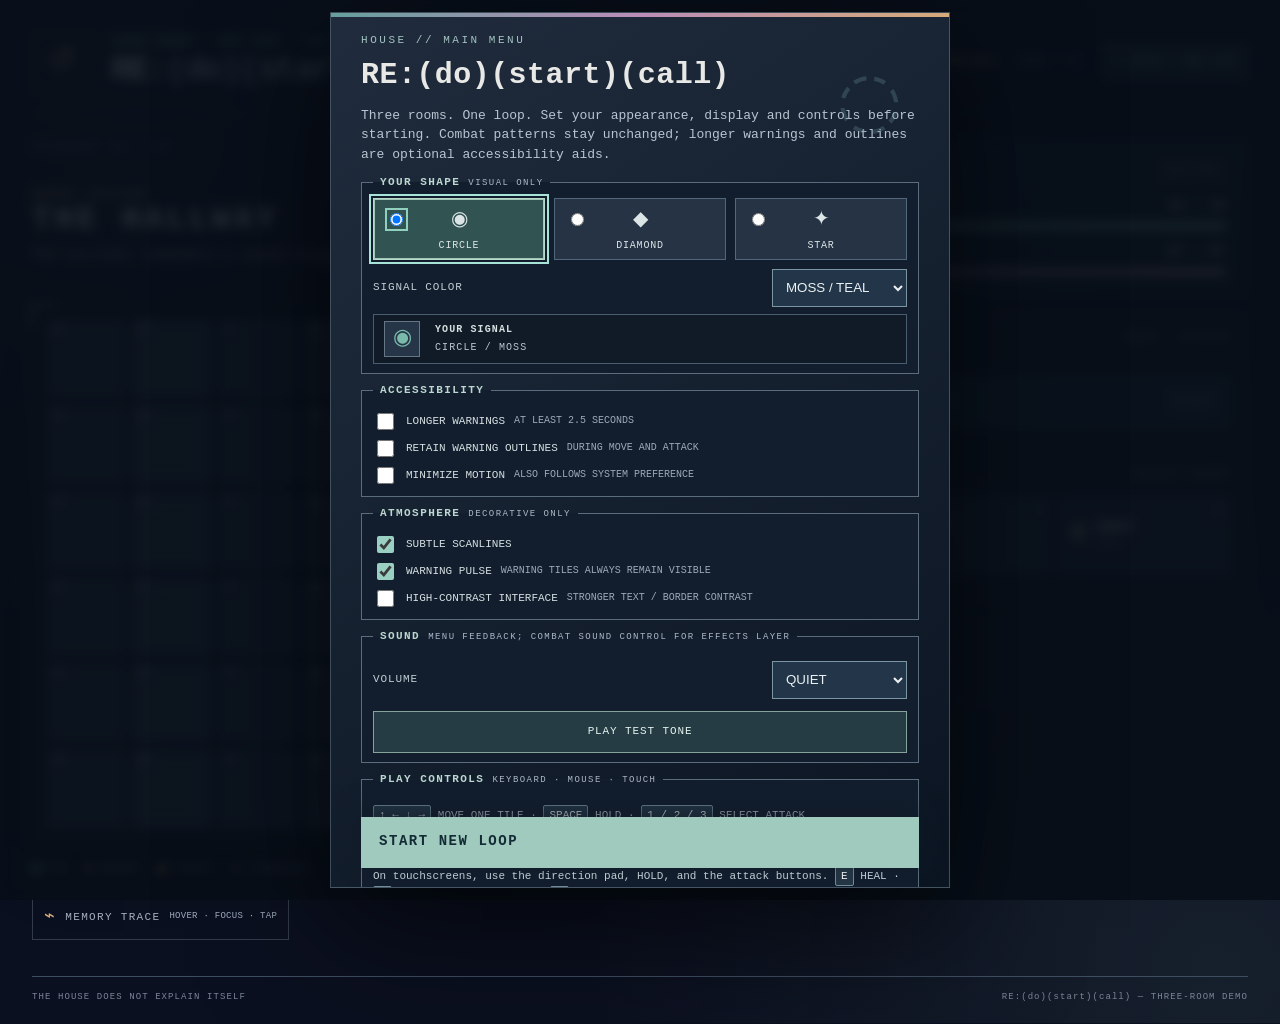
==== web/index.html @ 300f5de2 "Merge pull request #14 from arbiesantinocastillo90-hub/integration/v1-house-demo Integration v1: com" ====
<!doctype html>
<html lang="en">
<head>
  <meta charset="utf-8">
  <meta name="viewport" content="width=device-width, initial-scale=1">
  <meta name="theme-color" content="#0b1020">
  <meta name="description" content="RE:(do)(start)(call) — a 6x6 turn-based psychological roguelike demo.">
  <title>RE:(do)(start)(call) — Playable Demo</title>
  <link rel="stylesheet" href="style.css">
</head>
<body data-visual="circle">
  <div class="scanlines" aria-hidden="true"></div>
  <div class="shell">
    <header class="masthead">
      <div class="mast-brand">
        <div class="brand-icon" aria-hidden="true">↺</div>
        <div><div class="eyebrow">THREE ROOMS · ONE LOOP · SIX BY SIX</div><h1>RE:<span>(do)</span><span>(start)</span><em>(call)</em></h1></div>
      </div>
      <div class="top-meta">
        <span class="status-led" aria-hidden="true"></span>
        <span>MEMORY CHANNEL / <strong>UNSTABLE</strong></span>
        <span class="version">DEMO / 01</span>
        <button type="button" id="setup-btn" class="mast-action">↺ SETUP / NEW LOOP</button>
      </div>
    </header>
    <main class="layout">
      <section class="play-column" aria-label="Combat board">
        <div class="chapter-label"><span class="mini-label">FRAGMENT <span id="fragment">01</span> / 03</span><span class="tiny-arrow" aria-hidden="true">◁ ▷</span></div>
        <div class="arena-head">
          <div><div class="eyebrow warm">MEMORY LOCATION</div><h2 id="room-name">THE HALLWAY</h2></div>
          <div class="round-tag" id="round-num">TURN 01</div>
        </div>
        <p id="room-line" class="room-line">The corridor remembers a sound dragged across the floor.</p>
        <div class="board-frame">
          <div class="corner corner-tl" aria-hidden="true"></div><div class="corner corner-br" aria-hidden="true"></div>
          <div id="board" class="board" role="group" tabindex="-1" aria-label="6 by 6 tactical board. Arrow keys move. After moving, arrow keys focus a target and Enter attacks."></div>
        </div>
        <div class="board-legend" aria-label="Board symbols">
          <span><i class="leg-player"></i>YOU</span><span><i class="leg-enemy"></i>MEMORY</span>
          <span><i class="leg-warn"></i>THREAT</span><span><i class="leg-hazard"></i>LINGERING</span>
        </div>
        <section class="clue-zone" id="clue-zone" aria-label="Optional memory notes">
          <button type="button" id="clue-trigger" class="clue-trigger" aria-expanded="false" aria-controls="clue-panel">
            <span aria-hidden="true">⌁</span> MEMORY TRACE <small>HOVER · FOCUS · TAP</small>
          </button>
          <div id="clue-panel" class="clue-panel" hidden>
            <h3>FRAGMENTS OF STATIC <small>OPTIONAL / MAY REVEAL PATTERNS</small></h3>
            <p id="room-hint" class="clue-hint"></p>
            <p id="instruction" class="clue-instruction"></p>
            <p id="narrative" class="clue-narrative"></p>
            <ul id="log" class="log-items"></ul>
            <p class="keyboard-hint">MOVE: ARROWS / NEIGHBOR CLICK · HOLD: SPACE · ATTACK: 1 / 2 / 3 TO CHOOSE; ARROWS TO AIM, ENTER / SPACE TO STRIKE · COMFORT: E · FREEZE: F · SETUP: R.</p>
          </div>
        </section>
      </section>
      <aside class="control-column" aria-label="Live combat controls">
        <section class="top-card" aria-label="Current status and health">
          <div class="pill-row"><span class="pill">STATUS / LIVE</span><span id="phase-pill" class="pill pill-amber">WAITING</span></div>
          <div class="health-grid">
            <div><div class="health-top"><span>YOU / BREATH</span><strong id="player-hp">14 / 14</strong></div><div class="health-track"><div class="health-fill" id="player-health-bar"></div></div></div>
            <div><div class="health-top"><span id="enemy-label">RUSTED PIPE</span><strong id="enemy-hp">07 / 07</strong></div><div class="health-track enemy-track"><div class="health-fill enemy-fill" id="enemy-health-bar"></div></div></div>
          </div>
        </section>
        <section class="control-card" aria-label="Movement and attacks">
          <div class="card-heading"><span>01 / MOVE</span><span id="choice-step" class="step-number">MOVE → ATTACK</span></div>
          <div class="move-row">
            <div class="move-pad" role="group" aria-label="Move one cardinal tile">
              <button type="button" class="step-btn" data-step="up" aria-label="Move up">↑</button>
              <button type="button" class="step-btn" data-step="left" aria-label="Move left">←</button>
              <button type="button" class="step-btn" data-step="down" aria-label="Move down">↓</button>
              <button type="button" class="step-btn" data-step="right" aria-label="Move right">→</button>
            </div>
            <button type="button" id="hold-btn" class="secondary-btn">HOLD POSITION <kbd>SPACE</kbd></button>
          </div>
          <div class="card-heading attack-heading"><span>02 / ATTACK</span><span class="step-number">SELECT SHAPE</span></div>
          <div class="attack-buttons">
            <button type="button" data-attack="Jab" class="attack-choice"><span class="attack-symbol" aria-hidden="true">·</span><span>JAB<small>1 TILE</small></span><b>1</b></button>
            <button type="button" data-attack="Sweep" class="attack-choice"><span class="attack-symbol" aria-hidden="true">━</span><span>SWEEP<small>LINE</small></span><b>2</b></button>
            <button type="button" data-attack="Burst" class="attack-choice"><span class="attack-symbol" aria-hidden="true">✛</span><span>BURST<small>PLUS</small></span><b>3</b></button>
          </div>
          <div class="move-actions">
            <button type="button" id="comfort-btn" class="secondary-btn" hidden>COMFORT / HEAL <kbd>E</kbd></button>
            <button type="button" id="freeze-btn" class="secondary-btn" hidden>FREEZE / BLOCK <kbd>F</kbd></button>
          </div>
        </section>
        <section class="coping-card" aria-label="Equipped coping modifiers">
          <div class="card-heading">03 / CARRIED MECHANISMS</div>
          <div class="mod-list" id="mod-list"><span class="muted">NONE</span></div>
        </section>
      </aside>
    </main>
    <footer><span>THE HOUSE DOES NOT EXPLAIN ITSELF</span><span>RE:(do)(start)(call) — THREE-ROOM DEMO</span></footer>
  </div>
  <div id="screenreader-status" class="sr-only" role="status" aria-live="polite" aria-atomic="true"></div>
  <div id="modal" class="modal-backdrop" role="dialog" aria-modal="true" aria-labelledby="modal-title" aria-describedby="modal-text">
    <div class="modal-panel">
      <div class="modal-eyebrow" id="modal-kicker">HOUSE // PREPARE</div>
      <div class="modal-glitch" aria-hidden="true">◌</div>
      <h2 id="modal-title">RE:(do)(start)(call)</h2>
      <p id="modal-text">Three rooms. One loop. Customize your signal, then open the door.</p>
      <form id="setup-options" class="setup-options">
        <fieldset>
          <legend>YOUR SHAPE <small>VISUAL ONLY</small></legend>
          <div class="shape-options">
            <label><input type="radio" name="avatar-shape" value="circle" checked><span>◉ <small>CIRCLE</small></span></label>
            <label><input type="radio" name="avatar-shape" value="diamond"><span>◆ <small>DIAMOND</small></span></label>
            <label><input type="radio" name="avatar-shape" value="star"><span>✦ <small>STAR</small></span></label>
          </div>
          <label class="setup-select" for="avatar-tint">SIGNAL COLOR
            <select id="avatar-tint"><option value="teal">MOSS / TEAL</option><option value="amber">LAMP / AMBER</option><option value="lilac">DUSK / LILAC</option></select>
          </label>
          <div id="avatar-preview" class="avatar-preview" role="img" aria-label="Character preview: circle in moss teal">
            <span id="avatar-preview-glyph" class="avatar-preview-glyph" aria-hidden="true">◉</span>
            <span><strong>YOUR SIGNAL</strong><small id="avatar-preview-copy">CIRCLE / MOSS</small></span>
          </div>
        </fieldset>
        <fieldset>
          <legend>ACCESSIBILITY</legend>
          <label class="setup-check"><input id="slow-tells" type="checkbox"> LONGER WARNINGS <small>AT LEAST 2.5 SECONDS</small></label>
          <label class="setup-check"><input id="persist-tells" type="checkbox"> RETAIN WARNING OUTLINES <small>DURING MOVE AND ATTACK</small></label>
          <label class="setup-check"><input id="reduce-motion" type="checkbox"> MINIMIZE MOTION <small>ALSO FOLLOWS SYSTEM PREFERENCE</small></label>
        </fieldset>
        <fieldset>
          <legend>ATMOSPHERE <small>DECORATIVE ONLY</small></legend>
          <label class="setup-check"><input id="effect-scanlines" type="checkbox" checked> SUBTLE SCANLINES</label>
          <label class="setup-check"><input id="effect-pulse" type="checkbox" checked> WARNING PULSE <small>WARNING TILES ALWAYS REMAIN VISIBLE</small></label>
          <label class="setup-check"><input id="high-contrast" type="checkbox"> HIGH-CONTRAST INTERFACE <small>STRONGER TEXT / BORDER CONTRAST</small></label>
        </fieldset>
        <fieldset>
          <legend>SOUND <small>MENU FEEDBACK; COMBAT SOUND CONTROL FOR EFFECTS LAYER</small></legend>
          <label class="setup-select" for="sound-level">VOLUME
            <select id="sound-level">
              <option value="off">OFF / SILENCE</option>
              <option value="quiet" selected>QUIET</option>
              <option value="full">FULL</option>
            </select>
          </label>
          <button type="button" id="sound-test" class="setup-test-btn">PLAY TEST TONE</button>
        </fieldset>
        <fieldset class="setup-controls">
          <legend>PLAY CONTROLS <small>KEYBOARD · MOUSE · TOUCH</small></legend>
          <p><kbd>↑ ← ↓ →</kbd> MOVE ONE TILE · <kbd>SPACE</kbd> HOLD · <kbd>1 / 2 / 3</kbd> SELECT ATTACK</p>
          <p>After moving, <kbd>ARROWS + ENTER</kbd> to target and strike, or tap / click a tile.</p>
          <p>On touchscreens, use the direction pad, HOLD, and the attack buttons. <kbd>E</kbd> HEAL · <kbd>F</kbd> FREEZE when equipped · <kbd>R</kbd> NEW LOOP.</p>
        </fieldset>
      </form>
      <div id="modal-choices"></div>
      <button type="button" id="modal-primary" class="primary-btn">START NEW LOOP <span aria-hidden="true">→</span></button>
      <div class="modal-footer">IT IS OKAY TO START AGAIN.</div>
    </div>
  </div>
  <script src="engine.js"></script>
  <script src="preferences.js"></script>
  <script src="app.js"></script>
</body>
</html>
---- web/style.css ----
:root{--bg:#0b1020;--panel:#131c2b;--panel2:#182232;--line:#344054;--muted:#8490a4;--text:#e8e9e6;--warm:#d9ad7d;--danger:#edac66;--teal:#91cfbe;--pink:#b789b9;--square:70px;--mono:ui-monospace,SFMono-Regular,Consolas,'Liberation Mono',monospace}
*{box-sizing:border-box}html{background:var(--bg);color:var(--text)}body{margin:0;font:14px/1.55 var(--mono);min-height:100vh;background:radial-gradient(circle at 11% 13%,#29324877 0,transparent 35%),radial-gradient(circle at 95% 95%,#34484c44 0,transparent 40%),#0b1020}button,input{font:inherit}button{cursor:pointer;transition:filter .12s,transform .12s,border-color .12s}button:hover:not(:disabled){filter:brightness(1.13)}button:focus-visible,input:focus-visible{outline:2px solid var(--teal);outline-offset:3px}button:disabled{cursor:not-allowed;opacity:.45}.scanlines{pointer-events:none;position:fixed;inset:0;opacity:.08;z-index:5;background:repeating-linear-gradient(180deg,transparent 0,transparent 3px,#111 4px,#000 5px)}.shell{max-width:1400px;margin:auto;padding:32px 32px 18px}.masthead{display:flex;justify-content:space-between;align-items:center;border-bottom:1px solid #48536985;padding-bottom:22px;gap:25px}.mast-brand{display:flex;align-items:center;gap:20px}.brand-icon{border:1px solid #9da8ae44;font-size:32px;color:var(--warm);width:59px;height:59px;display:grid;place-items:center}.eyebrow{letter-spacing:.17em;color:var(--teal);font-size:10px;font-weight:700}.eyebrow.warm{color:var(--warm)}h1{font-family:var(--mono);margin:3px 0 0;font-size:clamp(20px,3vw,34px);line-height:1.1;font-weight:800;letter-spacing:-.06em}h1 span{color:#afbbce}h1 em{color:var(--teal);font-style:normal}.top-meta{display:flex;gap:12px;align-items:center;color:#a1a6b3;font-size:10px;letter-spacing:.08em}.top-meta strong{color:var(--warm)}.status-led{width:7px;height:7px;border-radius:50%;background:var(--warm);box-shadow:0 0 14px var(--warm)}.version{border:1px solid var(--line);padding:5px 9px}.layout{display:grid;grid-template-columns:minmax(490px,1.1fr) minmax(365px,1fr);gap:32px;margin-top:25px}.chapter-label{display:flex;justify-content:space-between;color:#9daabc;font-size:11px;letter-spacing:.2em}.tiny-arrow{font-size:18px;color:#698b94}.arena-head{display:flex;justify-content:space-between;align-items:end;gap:18px;margin:20px 0 6px}h2{margin:0;font-size:clamp(22px,3vw,32px);line-height:1.15;letter-spacing:.1em;font-weight:800}.round-tag{border:1px solid var(--line);color:#c2b2a0;padding:6px 12px;font-size:10px;white-space:nowrap}.room-line{min-height:42px;color:#bac0ca;margin:6px 0 18px;font-size:13px}.board-frame{padding:13px;border:1px solid #53647799;background:#0b131f;position:relative;box-shadow:0 20px 60px #0004;max-width:540px}.board-frame:before{content:'';position:absolute;inset:-4px;border:1px solid #34455844;pointer-events:none}.corner{position:absolute;border-color:#c7a47b;border-style:solid;width:24px;height:24px;z-index:2}.corner-tl{top:-2px;left:-2px;border-width:2px 0 0 2px}.corner-br{bottom:-2px;right:-2px;border-width:0 2px 2px 0}.board{display:grid;grid-template-columns:repeat(6,minmax(0,1fr));gap:6px;max-width:510px;aspect-ratio:1}.cell{position:relative;display:grid;place-items:center;padding:0;border:1px solid #6170831f;background:#293549;min-width:0;min-height:0;color:#f2f2f0;overflow:hidden;transition:background .12s,transform .12s}.cell:nth-child(even){background:#334156}.cell:before{content:'';position:absolute;inset:4px;border:1px solid #90a0af17;pointer-events:none}.cell:hover:not(:disabled){border-color:#cfc3ae}.cell .coord{position:absolute;left:5px;top:2px;font-size:8px;color:#9cabb977}.cell .symbol{font-size:21px;font-weight:800;z-index:1}.cell .name{position:absolute;bottom:6px;font-size:8px;letter-spacing:.09em;z-index:1}.cell.you{background:#79baaa!important;color:#132b2f!important;box-shadow:inset 0 0 0 2px #bdebd0}.cell.enemy{background:#785879!important;color:#fff2f8!important}.cell.telegraph{background:#e5a35b!important;color:#182034!important;animation:threatpulse .28s ease-in-out infinite alternate}.cell.ghost{box-shadow:inset 0 0 0 3px #e3ae6d88}.cell.danger-ground{background:#654345}.cell.player-ground{background:#3c565c}.cell.preview:not(.you):not(.enemy){box-shadow:inset 0 0 0 3px #cdd5d8;color:#f7eeee}.cell.safe-option:not(.you):not(.enemy){outline:2px solid #b3ddc477;outline-offset:-4px}.cell:disabled{opacity:1;cursor:default}@keyframes threatpulse{from{filter:brightness(.86)}to{filter:brightness(1.15)}}.board-legend{display:flex;gap:16px;flex-wrap:wrap;margin:17px 0;color:#9eaab9;font-size:9px;letter-spacing:.04em}.board-legend span{display:flex;align-items:center;gap:6px}.board-legend i{width:9px;height:9px;display:inline-block;background:#79baaa}.board-legend .leg-enemy{background:#785879}.board-legend .leg-warn{background:#e5a35b}.board-legend .leg-hazard{background:#654345}.narrative{display:flex;align-items:start;gap:13px;border-top:1px solid #5c677050;padding-top:16px;margin-top:18px;max-width:540px}.narrative p{margin:2px 0;color:#aab3c4;font-size:13px;font-style:italic;line-height:1.7}.narr-icon{font-size:32px;color:#ad957f;line-height:1}.control-column{display:flex;flex-direction:column;gap:13px}.top-card,.control-card,.coping-card,.log-card{border:1px solid #50607880;background:#141c2bba;padding:19px 21px}.top-card{background:linear-gradient(150deg,#172338,#101c28)}.pill-row,.health-top,.card-heading,.settings-row{display:flex;justify-content:space-between;align-items:center;gap:12px}.pill{font-size:10px;border:1px solid #537d88;color:#a8d8d0;letter-spacing:.13em;padding:3px 7px}.pill-amber{border-color:#a77b51;color:#ffcc95}.health-grid{display:flex;flex-direction:column;gap:13px;margin:21px 0 14px}.health-top{font-size:11px;color:#9ca9bc;letter-spacing:.05em}.health-top strong{font-size:13px;color:#e9e9ef}.health-track{height:6px;background:#273b3f;overflow:hidden;margin-top:7px}.health-fill{height:100%;background:linear-gradient(90deg,#4e9697,#a4d6bd);transition:width .25s}.enemy-track{background:#382c43}.enemy-fill{background:linear-gradient(90deg,#765375,#d3a5c1)}.instruction{color:#d5baa0;min-height:44px;font-size:12px;margin:0}.card-heading{color:#a5b2c1;font-size:10px;letter-spacing:.12em;margin-bottom:14px}.step-number{color:#c4ab8c}.attack-buttons{display:grid;grid-template-columns:repeat(3,1fr);gap:8px}.attack-choice{display:flex;position:relative;align-items:center;gap:9px;border:1px solid #445269;background:#243044;color:#ecedef;min-height:76px;padding:10px 8px;text-align:left;font-size:12px;font-weight:700}.attack-choice.active{border-color:#adc9bf;background:#2b4a4d;color:#d7fbef}.attack-symbol{font-size:24px;color:#cfaf91}.attack-choice small{display:block;font-size:9px;color:#a1abbc;font-weight:400}.attack-choice b{position:absolute;right:6px;top:4px;color:#8f99a8;font-size:10px}.move-actions{display:flex;flex-direction:column;gap:7px;margin-top:13px}.secondary-btn{display:flex;justify-content:space-between;border:1px solid #3d5363;background:#1a2e3d;color:#c2d6d8;min-height:38px;align-items:center;padding:0 11px;text-align:left;font-size:11px;letter-spacing:.07em}.secondary-btn[hidden]{display:none}.secondary-btn kbd{border:1px solid #687786;padding:1px 5px;color:#bcd1d7}.keyboard-hint{font-size:10px;color:#8c9ab0;line-height:1.8;margin-top:13px}.keyboard-hint strong{color:#c3d1d6}.coping-card,.log-card{padding:14px 20px}.mod-list{display:flex;flex-wrap:wrap;gap:6px;min-height:28px}.mod-chip{border:1px solid #688f92;color:#c2dfd2;padding:3px 8px;font-size:10px}.muted{color:#8596a8;font-size:11px}.log-items{list-style:none;padding:0;margin:0;display:flex;flex-direction:column;gap:9px;min-height:104px}.log-items li{position:relative;color:#b1bacc;font-size:11px;padding-left:14px;line-height:1.5}.log-items li:before{content:'▸';position:absolute;left:0;color:#c6a782}.log-items li:last-child{color:#e1d8bd}.settings-row{gap:12px;align-items:flex-start;flex-wrap:wrap;color:#9fa9bc;font-size:10px;line-height:1.3;padding:6px 2px}.settings-row label{display:flex;gap:6px;align-items:center;cursor:pointer}.settings-row label span{color:#728092}.settings-row input{accent-color:#8dbbb4}.settings-row button{background:transparent;border:1px solid #577078;color:#ced3d7;padding:7px 12px;font-size:10px}footer{border-top:1px solid #3e4e62;margin-top:30px;padding-top:14px;display:flex;justify-content:space-between;gap:12px;flex-wrap:wrap;font-size:9px;color:#7c8698;letter-spacing:.12em}.modal-backdrop{position:fixed;inset:0;background:#080e18dc;display:flex;align-items:center;justify-content:center;z-index:30;padding:18px;backdrop-filter:blur(6px)}.modal-backdrop[hidden]{display:none}.modal-panel{position:relative;border:1px solid #70818b80;background:linear-gradient(145deg,#202c3d,#0b1522);width:min(620px,100%);max-height:94vh;overflow:auto;padding:36px 42px;box-shadow:0 40px 120px #0009}.modal-panel:before{content:'';position:absolute;top:0;left:0;right:0;height:4px;background:linear-gradient(90deg,#669f9e,#bb8db8,#d6aa79)}.modal-eyebrow{font-size:11px;letter-spacing:.23em;color:#a3c3c1}.modal-glitch{position:absolute;right:47px;top:34px;font-size:76px;color:#6e98a347;transform:rotate(-20deg)}.modal-panel h2{font-size:37px;margin:21px 0 15px;line-height:1.15;letter-spacing:.015em}.modal-panel p{color:#b9c5d1;font-size:13px;line-height:1.85;margin-bottom:23px}.modal-panel p strong{color:#eac59e}.primary-btn{display:flex;justify-content:space-between;align-items:center;background:#a0cabe;color:#122b34;border:0;min-height:51px;width:100%;padding:0 18px;font-weight:800;letter-spacing:.11em}.primary-btn span{font-size:24px}.modal-footer{text-align:center;margin-top:19px;font-size:10px;color:#8296a8;letter-spacing:.16em}.reward-options{display:grid;gap:10px;margin:20px 0}.reward{padding:14px;border:1px solid #51767b;background:#172d34;color:#d8e2e4;text-align:left}.reward:hover{background:#274749}.reward strong{font-size:16px;display:block}.reward span{display:block;margin-top:5px;font-size:12px;color:#8fcbbb}.reward small{display:block;margin-top:4px;font-size:11px;color:#d9b1ad}@media(max-width:1050px){.layout{grid-template-columns:1fr;max-width:670px;margin-left:auto;margin-right:auto}.shell{padding:19px}.board-frame{margin:auto}.board-legend,.narrative{max-width:540px;margin-left:auto;margin-right:auto}.masthead{max-width:670px;margin:auto}.top-meta .version{display:none}}@media(max-width:560px){.board{gap:4px}.board-frame{padding:6px}.mast-brand{gap:8px}.brand-icon{width:39px;height:39px;font-size:23px}.shell{padding:12px}.top-meta{display:none}.cell .symbol{font-size:17px}.cell .name{font-size:7px}.control-card,.top-card{padding:13px}.attack-choice{gap:5px;padding:7px 5px;min-height:64px}.modal-panel{padding:28px 21px}.modal-panel h2{font-size:29px}.board-legend{gap:8px;font-size:8px}}

/* Ensure warnings remain visible even when the threatened tile is occupied. */
.cell.you.telegraph,.cell.enemy.telegraph{background:#e5a35b!important;color:#142432!important;box-shadow:inset 0 0 0 3px #ffdd9f!important}

/* Agent C: projector legibility, accessible target feedback and non-color-only warnings. */
.board:focus-visible{outline:3px solid var(--teal);outline-offset:5px}
.cell .coord{font-size:10px;color:#c4d0df}
.cell .name{font-size:10px;letter-spacing:.03em}
.board-legend{font-size:11px;color:#c4cfdd}
.room-line{font-size:14px}
.cell.move-option:not(.you):not(.enemy){outline:2px solid #8cbecd;outline-offset:-4px}
.cell:focus-visible{outline:3px solid #e8eef2;outline-offset:-4px;z-index:3}
.cell.you.telegraph::after,.cell.enemy.telegraph::after,.cell.you.ghost::after,.cell.enemy.ghost::after{content:"!";position:absolute;right:2px;top:1px;z-index:4;font-size:14px;font-weight:900;color:#fff5d6;background:#6b3430;border:1px solid #ffdd9f;padding:0 4px;line-height:1.2;pointer-events:none}
.cell.you.ghost{box-shadow:inset 0 0 0 3px #e3ae6d,inset 0 0 0 6px #bdebd0}
.cell.ghost.move-option{outline:2px solid #e3ae6d;outline-offset:-4px}
.cell.danger-ground:not(.telegraph):not(.you):not(.enemy){background:repeating-linear-gradient(135deg,#654345 0 8px,#815351 8px 11px)}
.cell.player-ground:not(.telegraph):not(.you):not(.enemy){background:repeating-linear-gradient(45deg,#3c565c 0 8px,#56818a 8px 11px)}
@media (max-width:560px){.cell .coord{font-size:9px}.cell .name{font-size:8px}.board-legend{font-size:10px}}
@media (prefers-reduced-motion:reduce){.cell.telegraph{animation:none}.cell,button{transition:none}}
.cell.you .coord,.cell.telegraph .coord{color:#172330}
.cell.enemy:not(.telegraph) .coord{color:#fff1f6}
.card-heading{font-size:11px}
.instruction{font-size:13px}


/* Agent C: quiet live interface. Optional tactical text never occupies the right rail. */
:root{--avatar-fill:#79baaa}
.cell.you{background:var(--avatar-fill)!important}
.cell.you.telegraph{background:#e5a35b!important}
.cell .symbol{font-size:clamp(20px,2.1vw,26px)}
.clue-zone{margin:12px 0 6px;max-width:540px;position:relative}
.clue-trigger{display:inline-flex;gap:9px;align-items:center;padding:8px 11px;background:transparent;border:1px solid #58657782;color:#a6b1bd;font-size:11px;letter-spacing:.12em;min-height:40px}
.clue-trigger>span{font-size:18px;color:var(--warm)}
.clue-trigger small{font-size:9px;color:#9facbc;letter-spacing:.03em}
.clue-trigger:hover,.clue-trigger:focus-visible,.clue-trigger[aria-expanded="true"]{background:#202d3e;border-color:#91bcb2;color:#ecf4f1}
.clue-panel{margin-top:9px;padding:17px 18px;border:1px solid #526479;background:linear-gradient(145deg,#1a2734,#101a29);box-shadow:0 16px 30px #0004;max-height:38vh;overflow:auto}
.clue-panel[hidden],.setup-options[hidden]{display:none}
.clue-panel h3{margin:0 0 10px;font-size:12px;letter-spacing:.14em;color:#d7e5de}
.clue-panel h3 small{display:block;font-size:9px;letter-spacing:.05em;color:#b9a78e;font-weight:400;margin-top:3px}
.clue-hint,.clue-instruction{color:#d3c6b7;font-size:12px;margin:6px 0 10px;line-height:1.65}
.clue-narrative{border-left:2px solid #8bbcaf;margin:12px 0;padding:4px 0 4px 12px;color:#b3c2c7;font-size:12px;font-style:italic}
.clue-panel .log-items{min-height:0;border-top:1px solid #40546a;margin-top:13px;padding-top:13px}
.clue-panel .log-items li{font-size:11px}
.clue-panel .keyboard-hint{margin-top:13px;padding-top:12px;border-top:1px solid #35495c;color:#b3c4d1;font-size:11px}
.health-grid{margin:13px 0 2px}
.control-card{padding:18px}
.move-row{display:flex;align-items:center;gap:15px}
.move-pad{display:grid;grid-template-columns:repeat(3,40px);grid-template-rows:repeat(2,40px);gap:4px;flex:none}
.step-btn{border:1px solid #546879;background:#263749;color:#ecf4f2;font-size:20px;min-width:40px;min-height:40px;line-height:1}
.step-btn[data-step="up"]{grid-column:2;grid-row:1}
.step-btn[data-step="left"]{grid-column:1;grid-row:2}
.step-btn[data-step="down"]{grid-column:2;grid-row:2}
.step-btn[data-step="right"]{grid-column:3;grid-row:2}
.move-row .secondary-btn{flex:1;min-width:0;min-height:48px;gap:10px}
.attack-heading{margin-top:22px}
.mod-list{min-height:23px}
.mast-action{background:#1a2734;border:1px solid #657d8a;color:#c9e0d9;padding:7px 10px;white-space:nowrap;font-size:10px;letter-spacing:.07em;min-height:36px}
.mast-action:hover{background:#263b4a}
.setup-options{display:grid;gap:14px;margin:18px 0 21px}
.setup-options fieldset{margin:0;min-width:0;border:1px solid #5b6c7c;background:#121e2d;padding:12px 15px 15px}
.setup-options legend{padding:0 7px;font-size:11px;letter-spacing:.13em;color:#bbd7cf;font-weight:700}
.setup-options legend small{font-size:9px;color:#aeb8c7;font-weight:400}
.shape-options{display:grid;grid-template-columns:repeat(3,minmax(0,1fr));gap:9px}
.shape-options label{position:relative;min-width:0}
.shape-options label>input{position:absolute;left:12px;top:12px}
.shape-options label>span{display:flex;flex-direction:column;align-items:center;gap:3px;background:#253344;border:1px solid #52677c;color:#dce5e6;padding:8px 3px 7px;font-size:23px;cursor:pointer}
.shape-options label>span small{font-size:10px;letter-spacing:.08em}
.shape-options input:checked+span{border-color:#b6d9c9;background:#315453;box-shadow:inset 0 0 0 1px #a2c6b8}
.shape-options input:focus-visible+span{outline:2px solid #a8e3d7;outline-offset:2px}
.setup-select{display:flex;align-items:center;justify-content:space-between;gap:10px;margin-top:15px;font-size:11px;letter-spacing:.08em;color:#becfd3}
.setup-select select{max-width:65%;background:#233548;color:#eaf1f2;border:1px solid #7b96a1;padding:7px 9px;min-height:38px}
.setup-check{display:flex;align-items:center;flex-wrap:wrap;gap:9px;margin-top:10px;color:#d5e0e2;font-size:11px;cursor:pointer;min-height:27px}
.setup-check small{color:#9caab8;font-size:10px}
.setup-check input{width:17px;height:17px;accent-color:#9ad0c1}
.no-scanlines .scanlines{display:none}
.no-pulse .cell.telegraph{animation:none}
.sr-only{position:absolute;width:1px;height:1px;overflow:hidden;clip:rect(0,0,0,0);white-space:nowrap;clip-path:inset(50%)}
@media(max-width:1050px){
  .layout{max-width:720px}
  .clue-zone{max-width:540px;margin-left:auto;margin-right:auto}
}
@media(max-width:700px){
  .masthead{align-items:start;flex-wrap:wrap;gap:12px}
  .top-meta{flex-wrap:wrap}
  .top-meta .status-led,.top-meta>span:not(.version){display:none}
  .move-row{gap:10px}
  .room-line{font-size:13px}
}
@media(max-width:560px){
  .top-meta{display:flex}
  .mast-action{font-size:10px}
  .move-pad{grid-template-columns:repeat(3,42px);grid-template-rows:repeat(2,42px)}
  .step-btn{min-width:42px;min-height:42px}
  .clue-trigger small{font-size:8px}
  .modal-panel{padding:22px 17px}
  .shape-options{gap:5px}
  .setup-options fieldset{padding:10px 11px}
  .setup-select{align-items:stretch;flex-direction:column}
  .setup-select select{max-width:100%}
}
@media(prefers-reduced-motion:reduce){
  .cell.telegraph{animation:none!important}
  .scanlines{display:none}
  button,.cell{transition:none!important}
}


/* Agent F: pre-game release menu and preference accessibility. No in-game effects added here. */
.modal-panel h2{overflow-wrap:anywhere;font-size:clamp(23px,3.1vw,37px)}
.avatar-preview{display:flex;align-items:center;gap:15px;padding:9px 13px;margin-top:12px;background:#101b27;border:1px solid #485d6e}
.avatar-preview-glyph{display:grid;place-items:center;width:42px;height:42px;border:1px solid #657684;background:#263548;font-size:25px;color:var(--avatar-fill)}
.avatar-preview strong,.avatar-preview small{display:block;font-size:10px;letter-spacing:.11em;color:#d4e1df}
.avatar-preview small{margin-top:3px;color:#b9c7d1}
.setup-test-btn{display:block;width:100%;text-align:center;margin-top:12px;background:#263c44;border:1px solid #85a39b;color:#e3f3ee;min-height:42px;font-size:11px;letter-spacing:.08em}
.setup-test-btn:disabled{opacity:.55;cursor:not-allowed}
.setup-controls p{margin:10px 0 0;font-size:11px;color:#cbd9df;line-height:1.75}
.setup-controls kbd{display:inline-block;border:1px solid #728e9a;background:#253746;padding:1px 5px;color:#fff;border-radius:2px;font:inherit}
.high-contrast{--muted:#c2d4df;--line:#849eb2;--teal:#c0f7ee;--text:#f8fcff}
.high-contrast .top-card,.high-contrast .control-card,.high-contrast .coping-card,.high-contrast .clue-panel{border-color:#a6bbc9}
.high-contrast .cell{border-color:#849eae}
.high-contrast .cell.ghost{box-shadow:inset 0 0 0 4px #ffe2a6}
.high-contrast .step-btn,.high-contrast .attack-choice{border-color:#94b3c2}
.user-reduced-motion .scanlines{display:none!important}
.user-reduced-motion .cell.telegraph{animation:none!important}
.user-reduced-motion .cell,.user-reduced-motion button,.user-reduced-motion .health-fill{transition:none!important}
@media(max-width:560px){
  .avatar-preview{padding:9px 11px}
  .avatar-preview-glyph{width:38px;height:38px;font-size:23px}
  .setup-controls p{font-size:10px}
}
@media(prefers-reduced-motion:reduce){
  .health-fill{transition:none!important}
}
@media(forced-colors:active){
  .cell.telegraph{outline:3px solid Highlight;outline-offset:-3px}
  .cell.you{outline:3px solid CanvasText;outline-offset:-4px}
}


/* Compact, scroll-safe release setup. Start remains reachable on 800px laptops. */
.modal-backdrop[data-view="setup"] .modal-panel{padding:19px 30px;max-height:calc(100dvh - 24px)}
.modal-backdrop[data-view="setup"] .modal-panel h2{font-size:30px;margin:9px 0 8px}
.modal-backdrop[data-view="setup"] .modal-panel p{line-height:1.5;margin-bottom:7px}
.modal-backdrop[data-view="setup"] .setup-options{gap:8px;margin:10px 0 11px}
.modal-backdrop[data-view="setup"] .setup-options fieldset{padding:7px 11px 9px}
.modal-backdrop[data-view="setup"] .shape-options label>span{padding:5px 3px;font-size:20px}
.modal-backdrop[data-view="setup"] .avatar-preview{margin-top:7px;padding:6px 10px}
.modal-backdrop[data-view="setup"] .avatar-preview-glyph{width:36px;height:36px;font-size:22px}
.modal-backdrop[data-view="setup"] .setup-select{margin-top:9px}
.modal-backdrop[data-view="setup"] .setup-check{margin-top:4px;min-height:23px}
.modal-backdrop[data-view="setup"] .modal-footer{margin-top:8px}
.modal-backdrop[data-view="setup"] #modal-primary{position:sticky;bottom:0;z-index:2;box-shadow:0 -8px 24px #101b27b8}
@media(max-width:560px){.modal-backdrop[data-view="setup"] .modal-panel{padding:18px 15px}}
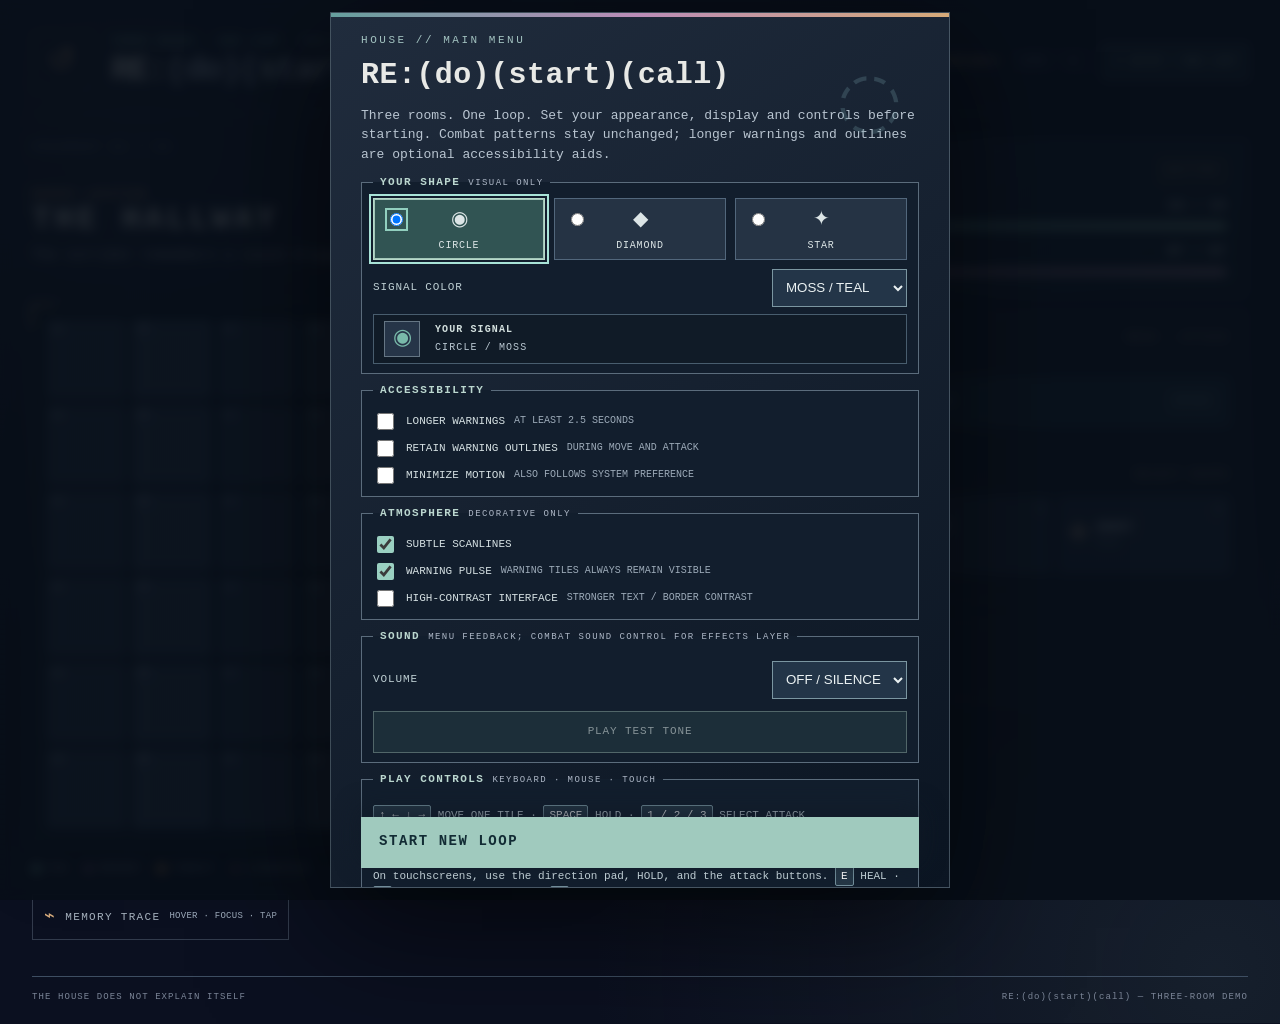
==== commit 327cffba: "feat(v1): compose deterministic combat feedback, optional audio and release quality gates" ====
--- a/web/index.html
+++ b/web/index.html
@@ -7,6 +7,7 @@
   <meta name="description" content="RE:(do)(start)(call) — a 6x6 turn-based psychological roguelike demo.">
   <title>RE:(do)(start)(call) — Playable Demo</title>
   <link rel="stylesheet" href="style.css">
+  <link rel="stylesheet" href="effects.css">
 </head>
 <body data-visual="circle">
   <div class="scanlines" aria-hidden="true"></div>
@@ -130,8 +131,8 @@
           <legend>SOUND <small>MENU FEEDBACK; COMBAT SOUND CONTROL FOR EFFECTS LAYER</small></legend>
           <label class="setup-select" for="sound-level">VOLUME
             <select id="sound-level">
-              <option value="off">OFF / SILENCE</option>
-              <option value="quiet" selected>QUIET</option>
+              <option value="off" selected>OFF / SILENCE</option>
+              <option value="quiet">QUIET</option>
               <option value="full">FULL</option>
             </select>
           </label>
@@ -151,6 +152,7 @@
   </div>
   <script src="engine.js"></script>
   <script src="preferences.js"></script>
+  <script src="effects.js"></script>
   <script src="app.js"></script>
 </body>
 </html>
--- a/web/effects.css
+++ b/web/effects.css
@@ -0,0 +1,49 @@
+/* Agent E — finite, observational in-game feedback. All combat cells
+   retain their engine-authored classes, colors, ARIA and hitboxes. */
+.board{position:relative}
+.redo-fx-layer{position:absolute;inset:0;pointer-events:none;z-index:2}
+.redo-fx-player{position:absolute;left:0;top:0;display:grid;place-items:center;z-index:2;
+  font-weight:900;font-size:clamp(19px,2vw,28px);line-height:1;
+  color:#112b31;text-shadow:0 1px #e3fcf1;
+  transform:translate3d(0,0,0);
+  transition:transform 170ms cubic-bezier(.22,.8,.32,1)}
+.redo-fx-player[hidden]{display:none}
+.redo-fx-player.redo-fx-no-glide{transition:none!important}
+.board .cell.you .symbol{visibility:hidden}
+.redo-fx-marks{position:absolute;inset:0;pointer-events:none}
+.redo-fx-mark{position:absolute;pointer-events:none;z-index:1;
+  border:2px solid #f0dfad;outline:1px solid #4c3c2a;
+  background:transparent;animation:redo-attack 145ms ease-out both}
+.redo-fx-attack-hit{border:3px solid #f4e2c0;box-shadow:inset 0 0 0 3px #ce8e6466}
+.redo-fx-strike{border:3px dashed #f0c49b;animation:redo-strike 180ms ease-out both}
+.health-track.redo-fx-hit{animation:redo-health 145ms ease-out 1}
+.board-frame.redo-fx-hit{animation:redo-frame-hit 145ms ease-out 1}
+.board-frame.redo-fx-room{animation:redo-room 260ms ease-out 1}
+/* Supersede older infinite telegraph animation: a strong static danger marker
+   always remains. If enabled, only a gentle one-shot halo is animated. */
+.cell.telegraph{animation:none!important;box-shadow:inset 0 0 0 3px #ffe2a3!important}
+.cell.telegraph.redo-warning-once{animation:redo-warn 620ms ease-out 1!important}
+.no-pulse .cell.telegraph.redo-warning-once{animation:none!important}
+@keyframes redo-warn{
+  0%{box-shadow:inset 0 0 0 3px #ffe2a3,0 0 0 0 #e9b879aa}
+  100%{box-shadow:inset 0 0 0 3px #ffe2a3,0 0 0 4px transparent}
+}
+@keyframes redo-attack{from{transform:scale(.82);opacity:.9}to{transform:scale(1);opacity:0}}
+@keyframes redo-strike{from{transform:scale(.92);opacity:1}to{transform:scale(1);opacity:0}}
+@keyframes redo-health{0%,100%{outline:0 solid transparent}45%{outline:3px solid #ffe0b1}}
+@keyframes redo-frame-hit{0%,100%{border-color:#53647799}50%{border-color:#f2c796}}
+@keyframes redo-room{0%{filter:brightness(.85)}100%{filter:brightness(1)}}
+.user-reduced-motion .redo-fx-player,
+.user-reduced-motion .redo-fx-mark,
+.user-reduced-motion .redo-fx-hit,
+.user-reduced-motion .redo-fx-room,
+.user-reduced-motion .cell.telegraph.redo-warning-once{
+  transition:none!important;animation:none!important}
+@media(prefers-reduced-motion:reduce){
+  .redo-fx-player,.redo-fx-mark,.redo-fx-hit,.redo-fx-room,
+  .cell.telegraph.redo-warning-once{transition:none!important;animation:none!important}
+}
+@media(forced-colors:active){
+  .cell.telegraph{outline:3px solid Highlight!important;outline-offset:-3px}
+  .redo-fx-mark{border-color:Highlight}
+}
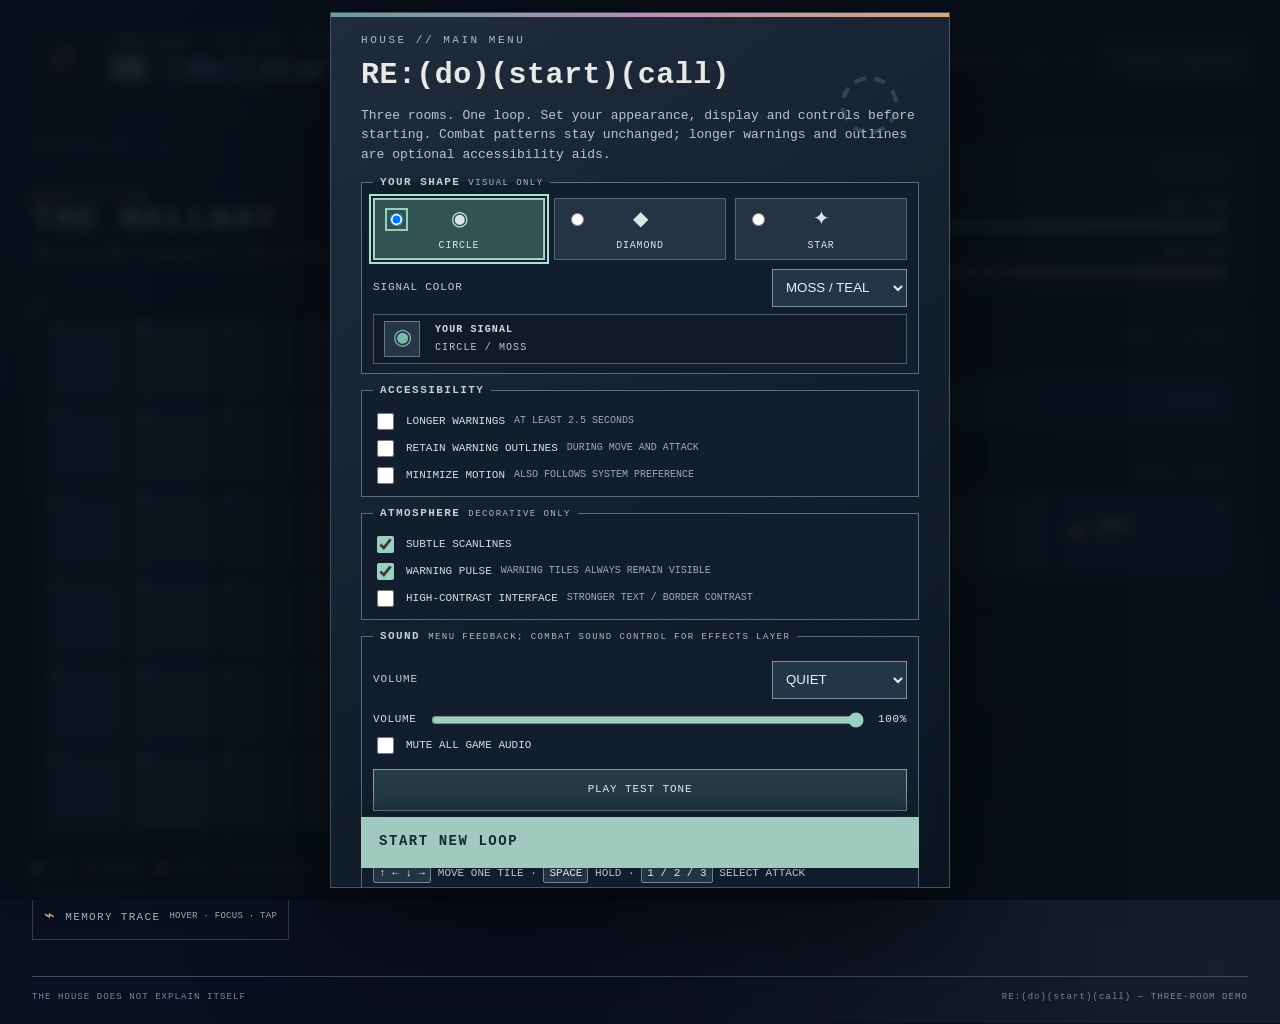
==== commit fc1afd00: "fix(web): safe run reset, accessible menu/help, saved volume/mute and browser regression tests" ====
--- a/web/index.html
+++ b/web/index.html
@@ -7,7 +7,6 @@
   <meta name="description" content="RE:(do)(start)(call) — a 6x6 turn-based psychological roguelike demo.">
   <title>RE:(do)(start)(call) — Playable Demo</title>
   <link rel="stylesheet" href="style.css">
-  <link rel="stylesheet" href="effects.css">
 </head>
 <body data-visual="circle">
   <div class="scanlines" aria-hidden="true"></div>
@@ -131,11 +130,16 @@
           <legend>SOUND <small>MENU FEEDBACK; COMBAT SOUND CONTROL FOR EFFECTS LAYER</small></legend>
           <label class="setup-select" for="sound-level">VOLUME
             <select id="sound-level">
-              <option value="off" selected>OFF / SILENCE</option>
-              <option value="quiet">QUIET</option>
+              <option value="off">OFF / SILENCE</option>
+              <option value="quiet" selected>QUIET</option>
               <option value="full">FULL</option>
             </select>
           </label>
+          <label class="setup-volume" for="sound-volume">VOLUME
+            <input id="sound-volume" type="range" min="0" max="100" step="5" value="100">
+            <output id="sound-volume-display" for="sound-volume">100%</output>
+          </label>
+          <label class="setup-check"><input id="mute-sound" type="checkbox"> MUTE ALL GAME AUDIO</label>
           <button type="button" id="sound-test" class="setup-test-btn">PLAY TEST TONE</button>
         </fieldset>
         <fieldset class="setup-controls">
@@ -144,15 +148,28 @@
           <p>After moving, <kbd>ARROWS + ENTER</kbd> to target and strike, or tap / click a tile.</p>
           <p>On touchscreens, use the direction pad, HOLD, and the attack buttons. <kbd>E</kbd> HEAL · <kbd>F</kbd> FREEZE when equipped · <kbd>R</kbd> NEW LOOP.</p>
         </fieldset>
+        <details id="menu-howto" class="menu-disclosure">
+          <summary>HOW TO PLAY <small>READ · REMEMBER · DECIDE</small></summary>
+          <p>Watch the amber warning cells. They disappear before your decision; the enemy strikes those exact cells after your move and attack. Move one cardinal tile or HOLD, then choose Jab, Sweep or Burst and select a target. Your attacks leave lingering marks.</p>
+          <p>Clear three rooms. After the first two, choose one of three modifiers; each has a benefit and a cost.</p>
+        </details>
+        <details id="menu-content" class="menu-disclosure">
+          <summary>CONTENT NOTICE <small>SYMBOLIC DISTRESS</small></summary>
+          <p>References childhood distress, fear, isolation and memories of abuse through non-graphic environments and sounds. There is no literal depiction of abuse. The three-room ending is a demo, not the complete story.</p>
+        </details>
+        <details id="menu-credits" class="menu-disclosure">
+          <summary>CREDITS <small>PROJECT INFORMATION</small></summary>
+          <p>RE:(do)(start)(call) — an in-development psychological tactical-memory game. Contributors and source history are available in the <a href="https://github.com/arbiesantinocastillo90-hub/RE-do-start-call" target="_blank" rel="noopener noreferrer">project repository</a>.</p>
+        </details>
       </form>
       <div id="modal-choices"></div>
+      <button type="button" id="modal-secondary" class="modal-secondary" hidden>KEEP PLAYING</button>
       <button type="button" id="modal-primary" class="primary-btn">START NEW LOOP <span aria-hidden="true">→</span></button>
       <div class="modal-footer">IT IS OKAY TO START AGAIN.</div>
     </div>
   </div>
   <script src="engine.js"></script>
   <script src="preferences.js"></script>
-  <script src="effects.js"></script>
   <script src="app.js"></script>
 </body>
 </html>
--- a/web/style.css
+++ b/web/style.css
@@ -153,3 +153,17 @@
 .modal-backdrop[data-view="setup"] .modal-footer{margin-top:8px}
 .modal-backdrop[data-view="setup"] #modal-primary{position:sticky;bottom:0;z-index:2;box-shadow:0 -8px 24px #101b27b8}
 @media(max-width:560px){.modal-backdrop[data-view="setup"] .modal-panel{padding:18px 15px}}
+
+/* Agent F: accessible menu disclosures, independent mute/volume and reset choice. */
+.setup-volume{display:flex;align-items:center;gap:12px;margin-top:11px;color:#d5e0e2;font-size:11px;letter-spacing:.06em}
+.setup-volume input{flex:1;min-width:55px;accent-color:#9ad0c1}
+.setup-volume output{min-width:4ch;text-align:right;color:#d3e7e3}
+.menu-disclosure{border:1px solid #5b6c7c;background:#121e2d;padding:8px 12px;color:#cedcda}
+.menu-disclosure summary{cursor:pointer;font-size:11px;letter-spacing:.1em;font-weight:700;min-height:24px}
+.menu-disclosure summary small{color:#aabac5;font-size:10px;font-weight:400}
+.menu-disclosure p{margin:9px 0 2px!important;color:#d1dce0!important;font-size:12px!important;line-height:1.65!important}
+.menu-disclosure a{color:#b1e6db}
+.menu-disclosure summary:focus-visible,.menu-disclosure a:focus-visible,.setup-select select:focus-visible,.setup-volume input:focus-visible{outline:3px solid #a7e9d8;outline-offset:3px}
+.modal-secondary{display:block;width:100%;margin:8px 0 12px;min-height:46px;background:transparent;border:1px solid #b6cbd1;color:#ebf5f5;letter-spacing:.12em;font-weight:700}
+.modal-secondary[hidden],#modal-primary[hidden]{display:none!important}
+@media(max-width:560px){.setup-volume{gap:7px}.menu-disclosure{padding:9px}}
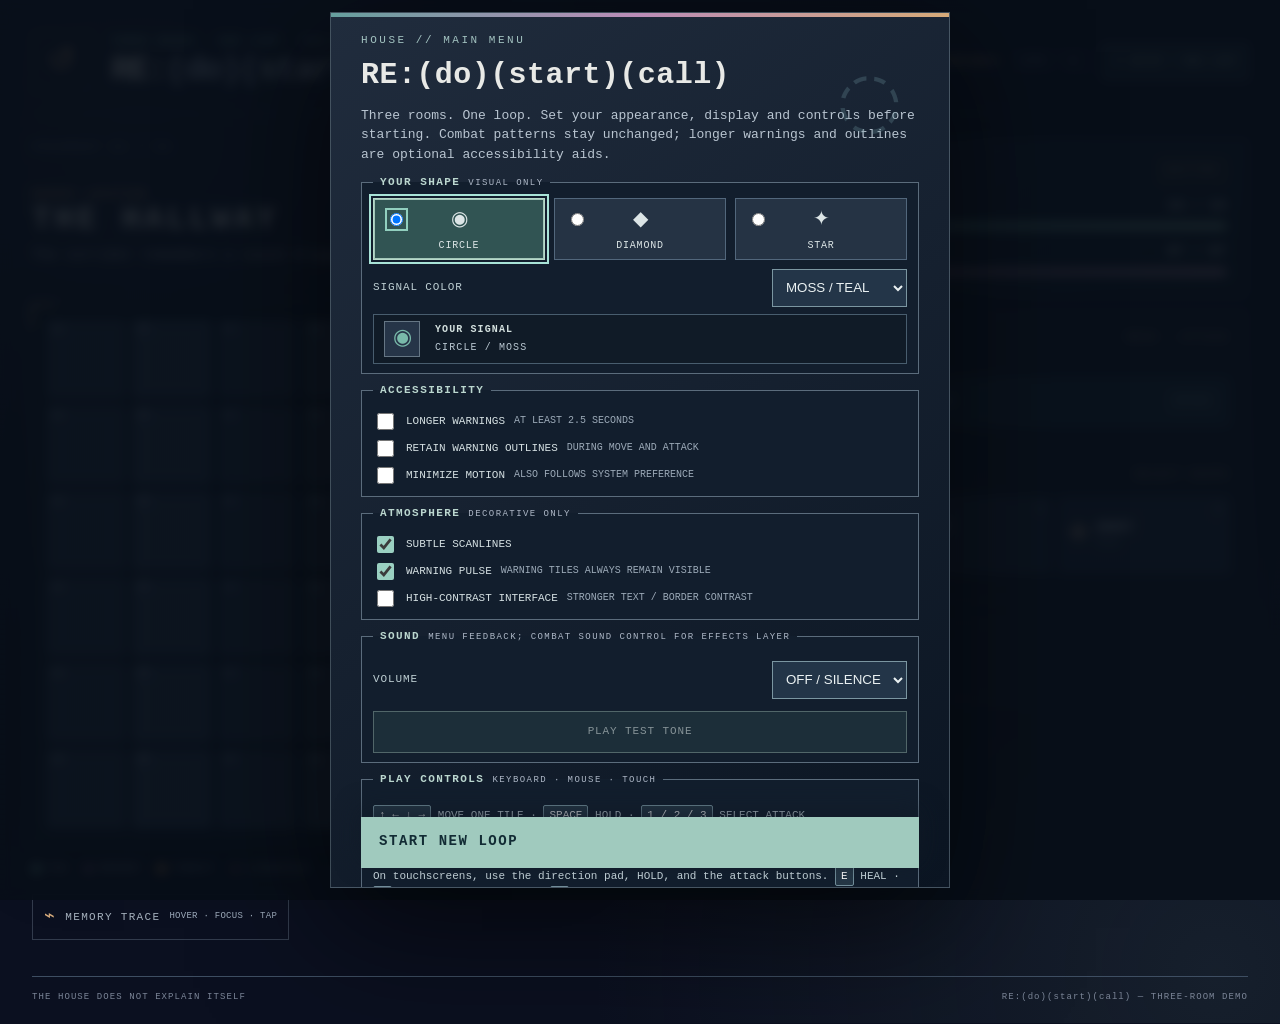
==== commit 384a6605: "Merge pull request #18 from arbiesantinocastillo90-hub/integration/v1-effects-and-release-gates Rele" ====
--- a/web/index.html
+++ b/web/index.html
@@ -7,6 +7,7 @@
   <meta name="description" content="RE:(do)(start)(call) — a 6x6 turn-based psychological roguelike demo.">
   <title>RE:(do)(start)(call) — Playable Demo</title>
   <link rel="stylesheet" href="style.css">
+  <link rel="stylesheet" href="effects.css">
 </head>
 <body data-visual="circle">
   <div class="scanlines" aria-hidden="true"></div>
@@ -130,16 +131,11 @@
           <legend>SOUND <small>MENU FEEDBACK; COMBAT SOUND CONTROL FOR EFFECTS LAYER</small></legend>
           <label class="setup-select" for="sound-level">VOLUME
             <select id="sound-level">
-              <option value="off">OFF / SILENCE</option>
-              <option value="quiet" selected>QUIET</option>
+              <option value="off" selected>OFF / SILENCE</option>
+              <option value="quiet">QUIET</option>
               <option value="full">FULL</option>
             </select>
           </label>
-          <label class="setup-volume" for="sound-volume">VOLUME
-            <input id="sound-volume" type="range" min="0" max="100" step="5" value="100">
-            <output id="sound-volume-display" for="sound-volume">100%</output>
-          </label>
-          <label class="setup-check"><input id="mute-sound" type="checkbox"> MUTE ALL GAME AUDIO</label>
           <button type="button" id="sound-test" class="setup-test-btn">PLAY TEST TONE</button>
         </fieldset>
         <fieldset class="setup-controls">
@@ -148,28 +144,15 @@
           <p>After moving, <kbd>ARROWS + ENTER</kbd> to target and strike, or tap / click a tile.</p>
           <p>On touchscreens, use the direction pad, HOLD, and the attack buttons. <kbd>E</kbd> HEAL · <kbd>F</kbd> FREEZE when equipped · <kbd>R</kbd> NEW LOOP.</p>
         </fieldset>
-        <details id="menu-howto" class="menu-disclosure">
-          <summary>HOW TO PLAY <small>READ · REMEMBER · DECIDE</small></summary>
-          <p>Watch the amber warning cells. They disappear before your decision; the enemy strikes those exact cells after your move and attack. Move one cardinal tile or HOLD, then choose Jab, Sweep or Burst and select a target. Your attacks leave lingering marks.</p>
-          <p>Clear three rooms. After the first two, choose one of three modifiers; each has a benefit and a cost.</p>
-        </details>
-        <details id="menu-content" class="menu-disclosure">
-          <summary>CONTENT NOTICE <small>SYMBOLIC DISTRESS</small></summary>
-          <p>References childhood distress, fear, isolation and memories of abuse through non-graphic environments and sounds. There is no literal depiction of abuse. The three-room ending is a demo, not the complete story.</p>
-        </details>
-        <details id="menu-credits" class="menu-disclosure">
-          <summary>CREDITS <small>PROJECT INFORMATION</small></summary>
-          <p>RE:(do)(start)(call) — an in-development psychological tactical-memory game. Contributors and source history are available in the <a href="https://github.com/arbiesantinocastillo90-hub/RE-do-start-call" target="_blank" rel="noopener noreferrer">project repository</a>.</p>
-        </details>
       </form>
       <div id="modal-choices"></div>
-      <button type="button" id="modal-secondary" class="modal-secondary" hidden>KEEP PLAYING</button>
       <button type="button" id="modal-primary" class="primary-btn">START NEW LOOP <span aria-hidden="true">→</span></button>
       <div class="modal-footer">IT IS OKAY TO START AGAIN.</div>
     </div>
   </div>
   <script src="engine.js"></script>
   <script src="preferences.js"></script>
+  <script src="effects.js"></script>
   <script src="app.js"></script>
 </body>
 </html>
--- a/web/effects.css
+++ b/web/effects.css
@@ -0,0 +1,49 @@
+/* Agent E — finite, observational in-game feedback. All combat cells
+   retain their engine-authored classes, colors, ARIA and hitboxes. */
+.board{position:relative}
+.redo-fx-layer{position:absolute;inset:0;pointer-events:none;z-index:2}
+.redo-fx-player{position:absolute;left:0;top:0;display:grid;place-items:center;z-index:2;
+  font-weight:900;font-size:clamp(19px,2vw,28px);line-height:1;
+  color:#112b31;text-shadow:0 1px #e3fcf1;
+  transform:translate3d(0,0,0);
+  transition:transform 170ms cubic-bezier(.22,.8,.32,1)}
+.redo-fx-player[hidden]{display:none}
+.redo-fx-player.redo-fx-no-glide{transition:none!important}
+.board .cell.you .symbol{visibility:hidden}
+.redo-fx-marks{position:absolute;inset:0;pointer-events:none}
+.redo-fx-mark{position:absolute;pointer-events:none;z-index:1;
+  border:2px solid #f0dfad;outline:1px solid #4c3c2a;
+  background:transparent;animation:redo-attack 145ms ease-out both}
+.redo-fx-attack-hit{border:3px solid #f4e2c0;box-shadow:inset 0 0 0 3px #ce8e6466}
+.redo-fx-strike{border:3px dashed #f0c49b;animation:redo-strike 180ms ease-out both}
+.health-track.redo-fx-hit{animation:redo-health 145ms ease-out 1}
+.board-frame.redo-fx-hit{animation:redo-frame-hit 145ms ease-out 1}
+.board-frame.redo-fx-room{animation:redo-room 260ms ease-out 1}
+/* Supersede older infinite telegraph animation: a strong static danger marker
+   always remains. If enabled, only a gentle one-shot halo is animated. */
+.cell.telegraph{animation:none!important;box-shadow:inset 0 0 0 3px #ffe2a3!important}
+.cell.telegraph.redo-warning-once{animation:redo-warn 620ms ease-out 1!important}
+.no-pulse .cell.telegraph.redo-warning-once{animation:none!important}
+@keyframes redo-warn{
+  0%{box-shadow:inset 0 0 0 3px #ffe2a3,0 0 0 0 #e9b879aa}
+  100%{box-shadow:inset 0 0 0 3px #ffe2a3,0 0 0 4px transparent}
+}
+@keyframes redo-attack{from{transform:scale(.82);opacity:.9}to{transform:scale(1);opacity:0}}
+@keyframes redo-strike{from{transform:scale(.92);opacity:1}to{transform:scale(1);opacity:0}}
+@keyframes redo-health{0%,100%{outline:0 solid transparent}45%{outline:3px solid #ffe0b1}}
+@keyframes redo-frame-hit{0%,100%{border-color:#53647799}50%{border-color:#f2c796}}
+@keyframes redo-room{0%{filter:brightness(.85)}100%{filter:brightness(1)}}
+.user-reduced-motion .redo-fx-player,
+.user-reduced-motion .redo-fx-mark,
+.user-reduced-motion .redo-fx-hit,
+.user-reduced-motion .redo-fx-room,
+.user-reduced-motion .cell.telegraph.redo-warning-once{
+  transition:none!important;animation:none!important}
+@media(prefers-reduced-motion:reduce){
+  .redo-fx-player,.redo-fx-mark,.redo-fx-hit,.redo-fx-room,
+  .cell.telegraph.redo-warning-once{transition:none!important;animation:none!important}
+}
+@media(forced-colors:active){
+  .cell.telegraph{outline:3px solid Highlight!important;outline-offset:-3px}
+  .redo-fx-mark{border-color:Highlight}
+}
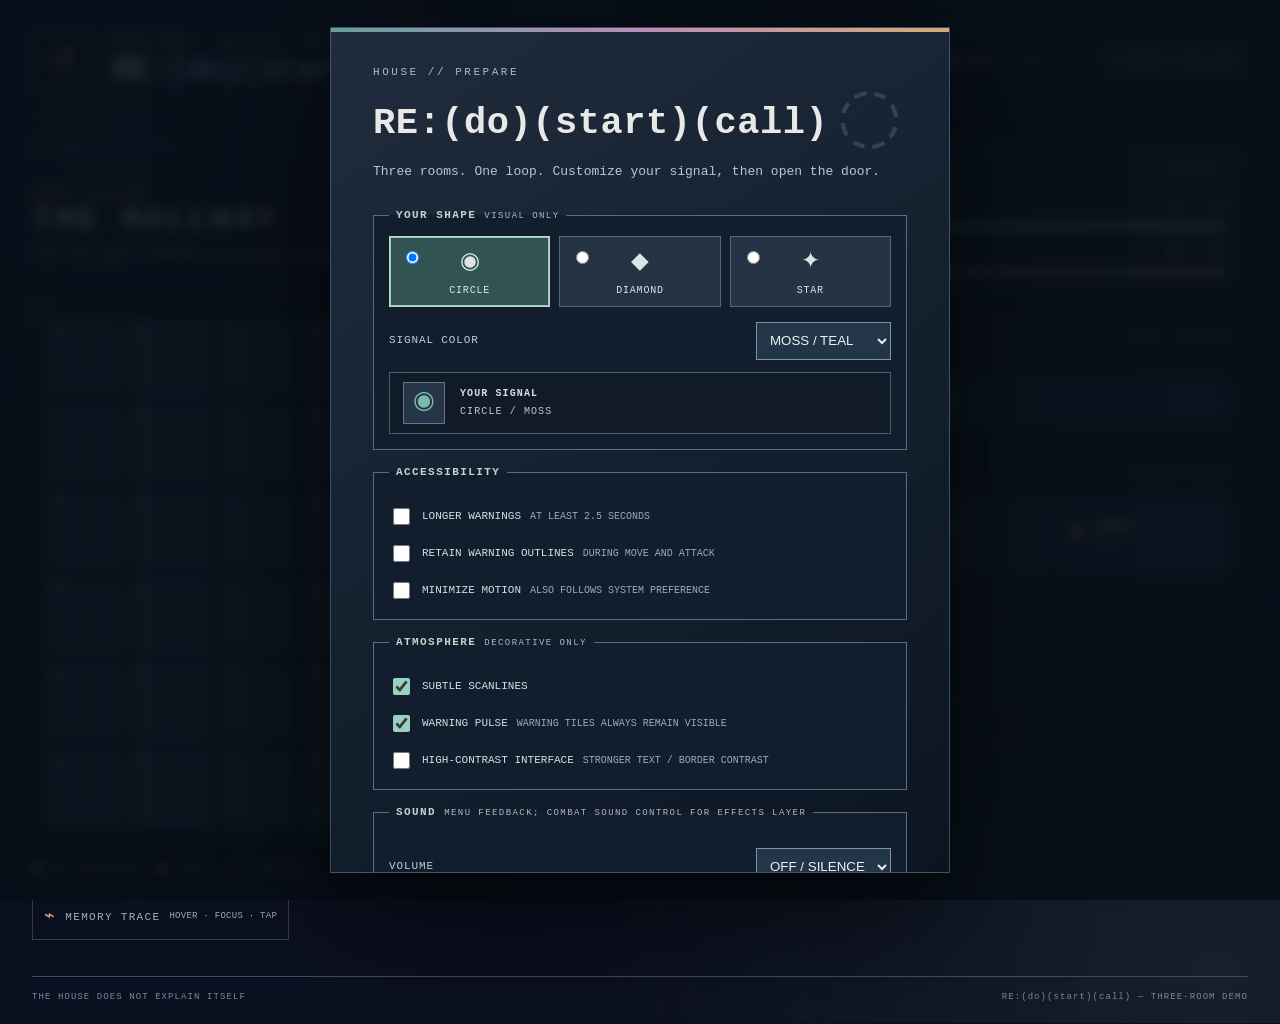
==== commit 2c8eef7a: "fix(audio): default to silence until user enables sound; align E's FX contract" ====
--- a/web/index.html
+++ b/web/index.html
@@ -7,7 +7,6 @@
   <meta name="description" content="RE:(do)(start)(call) — a 6x6 turn-based psychological roguelike demo.">
   <title>RE:(do)(start)(call) — Playable Demo</title>
   <link rel="stylesheet" href="style.css">
-  <link rel="stylesheet" href="effects.css">
 </head>
 <body data-visual="circle">
   <div class="scanlines" aria-hidden="true"></div>
@@ -136,6 +135,11 @@
               <option value="full">FULL</option>
             </select>
           </label>
+          <label class="setup-volume" for="sound-volume">VOLUME
+            <input id="sound-volume" type="range" min="0" max="100" step="5" value="100">
+            <output id="sound-volume-display" for="sound-volume">100%</output>
+          </label>
+          <label class="setup-check"><input id="mute-sound" type="checkbox"> MUTE ALL GAME AUDIO</label>
           <button type="button" id="sound-test" class="setup-test-btn">PLAY TEST TONE</button>
         </fieldset>
         <fieldset class="setup-controls">
@@ -144,15 +148,28 @@
           <p>After moving, <kbd>ARROWS + ENTER</kbd> to target and strike, or tap / click a tile.</p>
           <p>On touchscreens, use the direction pad, HOLD, and the attack buttons. <kbd>E</kbd> HEAL · <kbd>F</kbd> FREEZE when equipped · <kbd>R</kbd> NEW LOOP.</p>
         </fieldset>
+        <details id="menu-howto" class="menu-disclosure">
+          <summary>HOW TO PLAY <small>READ · REMEMBER · DECIDE</small></summary>
+          <p>Watch the amber warning cells. They disappear before your decision; the enemy strikes those exact cells after your move and attack. Move one cardinal tile or HOLD, then choose Jab, Sweep or Burst and select a target. Your attacks leave lingering marks.</p>
+          <p>Clear three rooms. After the first two, choose one of three modifiers; each has a benefit and a cost.</p>
+        </details>
+        <details id="menu-content" class="menu-disclosure">
+          <summary>CONTENT NOTICE <small>SYMBOLIC DISTRESS</small></summary>
+          <p>References childhood distress, fear, isolation and memories of abuse through non-graphic environments and sounds. There is no literal depiction of abuse. The three-room ending is a demo, not the complete story.</p>
+        </details>
+        <details id="menu-credits" class="menu-disclosure">
+          <summary>CREDITS <small>PROJECT INFORMATION</small></summary>
+          <p>RE:(do)(start)(call) — an in-development psychological tactical-memory game. Contributors and source history are available in the <a href="https://github.com/arbiesantinocastillo90-hub/RE-do-start-call" target="_blank" rel="noopener noreferrer">project repository</a>.</p>
+        </details>
       </form>
       <div id="modal-choices"></div>
+      <button type="button" id="modal-secondary" class="modal-secondary" hidden>KEEP PLAYING</button>
       <button type="button" id="modal-primary" class="primary-btn">START NEW LOOP <span aria-hidden="true">→</span></button>
       <div class="modal-footer">IT IS OKAY TO START AGAIN.</div>
     </div>
   </div>
   <script src="engine.js"></script>
   <script src="preferences.js"></script>
-  <script src="effects.js"></script>
   <script src="app.js"></script>
 </body>
 </html>
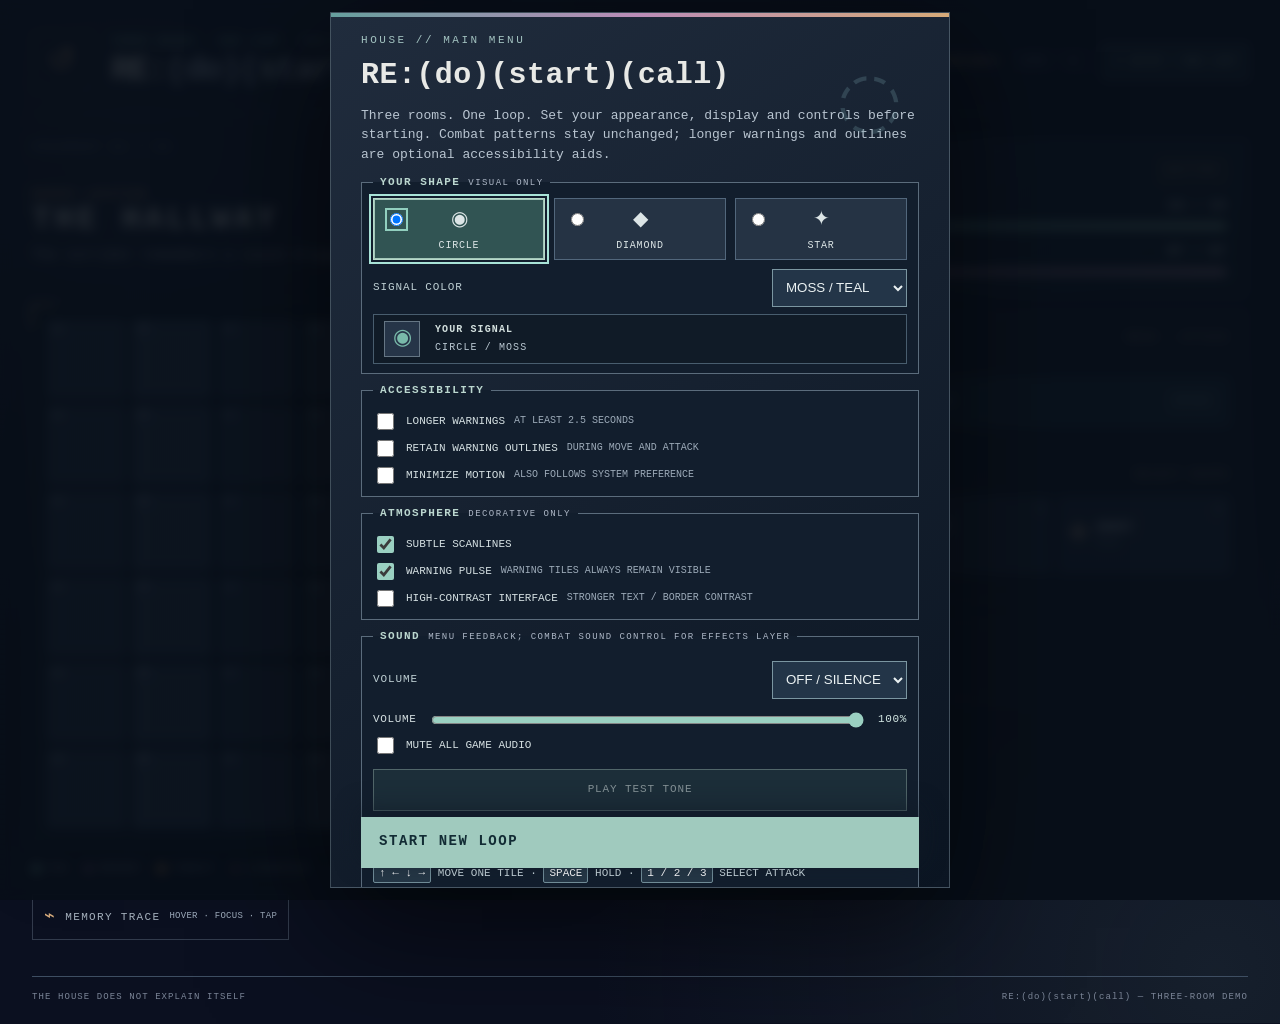
==== commit e197bb26: "merge: integrate E bounded effects with F release setup, reset and saved audio controls" ====
--- a/web/index.html
+++ b/web/index.html
@@ -7,6 +7,7 @@
   <meta name="description" content="RE:(do)(start)(call) — a 6x6 turn-based psychological roguelike demo.">
   <title>RE:(do)(start)(call) — Playable Demo</title>
   <link rel="stylesheet" href="style.css">
+  <link rel="stylesheet" href="effects.css">
 </head>
 <body data-visual="circle">
   <div class="scanlines" aria-hidden="true"></div>
@@ -170,6 +171,7 @@
   </div>
   <script src="engine.js"></script>
   <script src="preferences.js"></script>
+  <script src="effects.js"></script>
   <script src="app.js"></script>
 </body>
 </html>
--- a/web/effects.css
+++ b/web/effects.css
@@ -0,0 +1,49 @@
+/* Agent E — finite, observational in-game feedback. All combat cells
+   retain their engine-authored classes, colors, ARIA and hitboxes. */
+.board{position:relative}
+.redo-fx-layer{position:absolute;inset:0;pointer-events:none;z-index:2}
+.redo-fx-player{position:absolute;left:0;top:0;display:grid;place-items:center;z-index:2;
+  font-weight:900;font-size:clamp(19px,2vw,28px);line-height:1;
+  color:#112b31;text-shadow:0 1px #e3fcf1;
+  transform:translate3d(0,0,0);
+  transition:transform 170ms cubic-bezier(.22,.8,.32,1)}
+.redo-fx-player[hidden]{display:none}
+.redo-fx-player.redo-fx-no-glide{transition:none!important}
+.board .cell.you .symbol{visibility:hidden}
+.redo-fx-marks{position:absolute;inset:0;pointer-events:none}
+.redo-fx-mark{position:absolute;pointer-events:none;z-index:1;
+  border:2px solid #f0dfad;outline:1px solid #4c3c2a;
+  background:transparent;animation:redo-attack 145ms ease-out both}
+.redo-fx-attack-hit{border:3px solid #f4e2c0;box-shadow:inset 0 0 0 3px #ce8e6466}
+.redo-fx-strike{border:3px dashed #f0c49b;animation:redo-strike 180ms ease-out both}
+.health-track.redo-fx-hit{animation:redo-health 145ms ease-out 1}
+.board-frame.redo-fx-hit{animation:redo-frame-hit 145ms ease-out 1}
+.board-frame.redo-fx-room{animation:redo-room 260ms ease-out 1}
+/* Supersede older infinite telegraph animation: a strong static danger marker
+   always remains. If enabled, only a gentle one-shot halo is animated. */
+.cell.telegraph{animation:none!important;box-shadow:inset 0 0 0 3px #ffe2a3!important}
+.cell.telegraph.redo-warning-once{animation:redo-warn 620ms ease-out 1!important}
+.no-pulse .cell.telegraph.redo-warning-once{animation:none!important}
+@keyframes redo-warn{
+  0%{box-shadow:inset 0 0 0 3px #ffe2a3,0 0 0 0 #e9b879aa}
+  100%{box-shadow:inset 0 0 0 3px #ffe2a3,0 0 0 4px transparent}
+}
+@keyframes redo-attack{from{transform:scale(.82);opacity:.9}to{transform:scale(1);opacity:0}}
+@keyframes redo-strike{from{transform:scale(.92);opacity:1}to{transform:scale(1);opacity:0}}
+@keyframes redo-health{0%,100%{outline:0 solid transparent}45%{outline:3px solid #ffe0b1}}
+@keyframes redo-frame-hit{0%,100%{border-color:#53647799}50%{border-color:#f2c796}}
+@keyframes redo-room{0%{filter:brightness(.85)}100%{filter:brightness(1)}}
+.user-reduced-motion .redo-fx-player,
+.user-reduced-motion .redo-fx-mark,
+.user-reduced-motion .redo-fx-hit,
+.user-reduced-motion .redo-fx-room,
+.user-reduced-motion .cell.telegraph.redo-warning-once{
+  transition:none!important;animation:none!important}
+@media(prefers-reduced-motion:reduce){
+  .redo-fx-player,.redo-fx-mark,.redo-fx-hit,.redo-fx-room,
+  .cell.telegraph.redo-warning-once{transition:none!important;animation:none!important}
+}
+@media(forced-colors:active){
+  .cell.telegraph{outline:3px solid Highlight!important;outline-offset:-3px}
+  .redo-fx-mark{border-color:Highlight}
+}
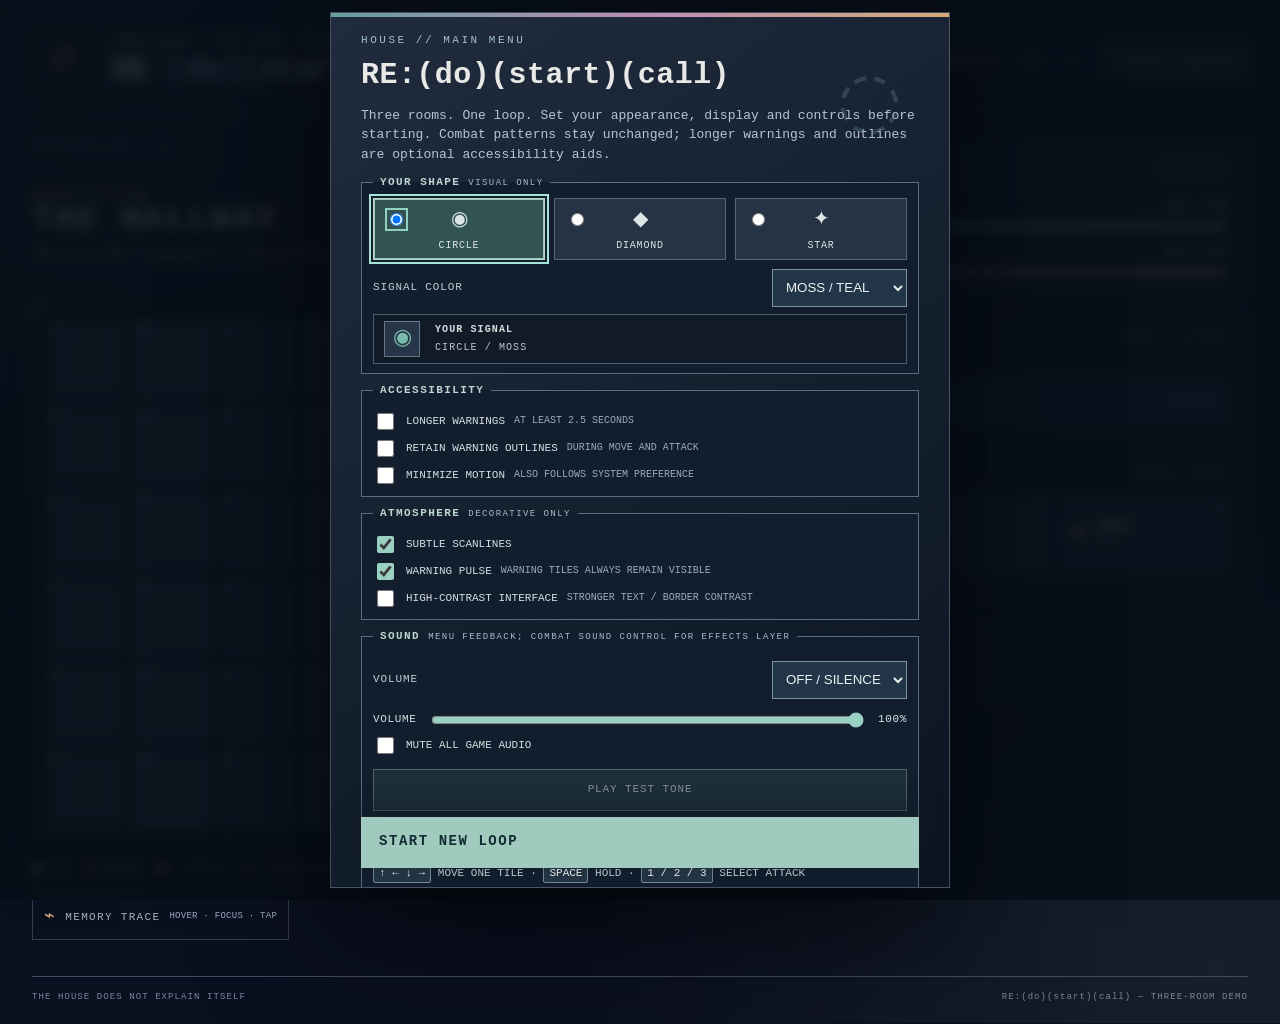
==== commit 471793c0: "ui(accessibility): distinguish enemy and player residue by visible glyph in board legend" ====
--- a/web/index.html
+++ b/web/index.html
@@ -36,9 +36,11 @@
           <div class="corner corner-tl" aria-hidden="true"></div><div class="corner corner-br" aria-hidden="true"></div>
           <div id="board" class="board" role="group" tabindex="-1" aria-label="6 by 6 tactical board. Arrow keys move. After moving, arrow keys focus a target and Enter attacks."></div>
         </div>
-        <div class="board-legend" aria-label="Board symbols">
-          <span><i class="leg-player"></i>YOU</span><span><i class="leg-enemy"></i>MEMORY</span>
-          <span><i class="leg-warn"></i>THREAT</span><span><i class="leg-hazard"></i>LINGERING</span>
+        <div class="board-legend" aria-label="Board symbols and lingering-mark ownership">
+          <span><i class="leg-player" aria-hidden="true"></i>YOU</span><span><i class="leg-enemy" aria-hidden="true"></i>MEMORY</span>
+          <span><i class="leg-warn" aria-hidden="true"></i><b aria-hidden="true">!</b> THREAT</span>
+          <span><i class="leg-hazard" aria-hidden="true"></i><b aria-hidden="true">▒</b> ENEMY MARK</span>
+          <span><b aria-hidden="true">∙</b> YOUR MARK</span>
         </div>
         <section class="clue-zone" id="clue-zone" aria-label="Optional memory notes">
           <button type="button" id="clue-trigger" class="clue-trigger" aria-expanded="false" aria-controls="clue-panel">
